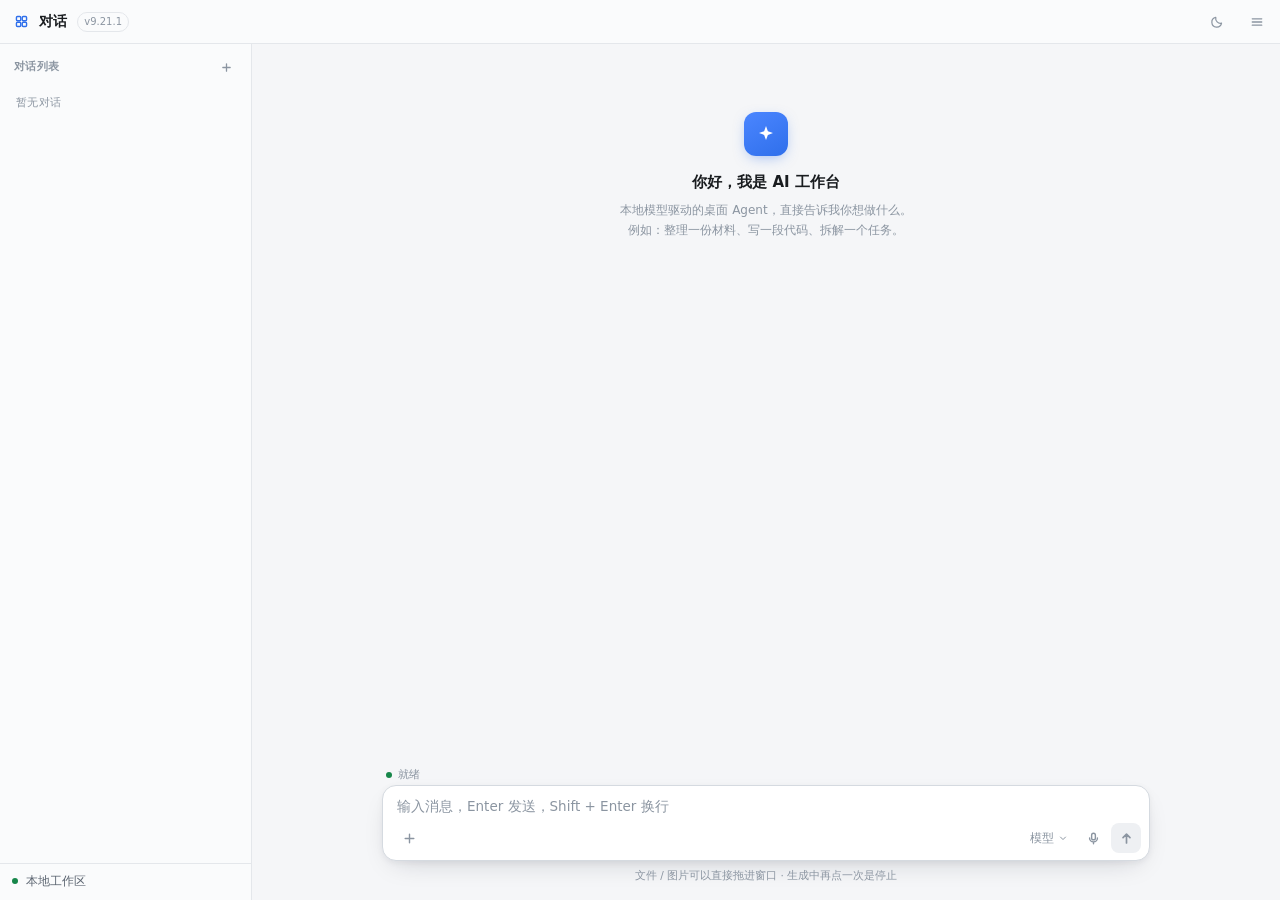
==== app/webui/index.html @ 0fe9d7fb "v9.21.1: 修复 Web UI 空壳（payload契约错位/init缺models/前端连接时序竞态/init时机/历史消息正文丢失）" ====
<!DOCTYPE html>
<html lang="zh-CN" data-theme="light">
<head>
<meta charset="utf-8">
<meta name="viewport" content="width=device-width,initial-scale=1">
<title>AI 工作台</title>
<script>
  /* 首屏前定主题，避免闪白：默认跟随系统 */
  (function () {
    var dark = window.matchMedia && window.matchMedia('(prefers-color-scheme: dark)').matches;
    document.documentElement.dataset.theme = dark ? 'dark' : 'light';
  })();
</script>
<link rel="stylesheet" href="./css/tokens.css">
<link rel="stylesheet" href="./css/base.css">
<link rel="stylesheet" href="./css/chat.css">
</head>
<body>

<div class="app">

  <!-- ================= 标题条 ================= -->
  <header class="titlebar">
    <span class="grid-ico" aria-hidden="true">
      <svg width="15" height="15" viewBox="0 0 16 16" fill="none" stroke="currentColor" stroke-width="1.5" stroke-linecap="round" stroke-linejoin="round">
        <rect x="2.6" y="2.6" width="4.6" height="4.6" rx="1.1"/>
        <rect x="8.8" y="2.6" width="4.6" height="4.6" rx="1.1"/>
        <rect x="2.6" y="8.8" width="4.6" height="4.6" rx="1.1"/>
        <rect x="8.8" y="8.8" width="4.6" height="4.6" rx="1.1"/>
      </svg>
    </span>
    <span class="brand-name">对话</span>
    <span class="brand-ver" id="verLabel">v9.21.1</span>
    <span class="tb-spacer"></span>
    <button class="win-btn" id="themeBtn" title="切换深色 / 浅色">
      <svg class="ico-moon" width="14" height="14" viewBox="0 0 16 16" fill="none" stroke="currentColor" stroke-width="1.4" stroke-linecap="round" stroke-linejoin="round">
        <path d="M13.2 9.4A5.6 5.6 0 0 1 6.6 2.8a5.6 5.6 0 1 0 6.6 6.6z"/>
      </svg>
      <svg class="ico-sun" width="14" height="14" viewBox="0 0 16 16" fill="none" stroke="currentColor" stroke-width="1.4" stroke-linecap="round">
        <circle cx="8" cy="8" r="2.9"/>
        <path d="M8 1.6v1.5M8 12.9v1.5M1.6 8h1.5M12.9 8h1.5M3.5 3.5l1 1M11.5 11.5l1 1M12.5 3.5l-1 1M4.5 11.5l-1 1"/>
      </svg>
    </button>
    <button class="win-btn" id="listBtn" title="显示 / 隐藏对话列表">
      <svg width="14" height="14" viewBox="0 0 16 16" fill="none" stroke="currentColor" stroke-width="1.5" stroke-linecap="round">
        <path d="M2.6 4.4h10.8M2.6 8h10.8M2.6 11.6h10.8"/>
      </svg>
    </button>
  </header>

  <div class="shell">

    <!-- ================= 侧栏：会话列表 ================= -->
    <aside class="sidebar" id="sidebar">
      <div class="side-head">
        <span>对话列表</span>
        <span class="spacer"></span>
        <button class="side-add" id="newConvBtn" title="新建对话">
          <svg width="13" height="13" viewBox="0 0 16 16" fill="none" stroke="currentColor" stroke-width="1.6" stroke-linecap="round"><path d="M8 3.5v9M3.5 8h9"/></svg>
        </button>
      </div>
      <div class="conv-list" id="convList"></div>
      <div class="side-foot">
        <span class="ws-dot"></span>
        <span class="ws-name" id="wsName">本地工作区</span>
      </div>
    </aside>

    <!-- ================= 主区域：对话页 ================= -->
    <main class="main">
      <section class="page" id="page-chat">

        <div class="thread-wrap" id="threadWrap">
          <div class="thread" id="thread">
            <div class="welcome" id="welcome">
              <div class="welcome-mark">
                <svg width="20" height="20" viewBox="0 0 16 16" fill="currentColor">
                  <path d="M8 1.6l1.5 4.1 4.1 1.5-4.1 1.5L8 12.8 6.5 8.7 2.4 7.2l4.1-1.5L8 1.6z"/>
                </svg>
              </div>
              <div class="welcome-title">你好，我是 AI 工作台</div>
              <div class="welcome-sub">本地模型驱动的桌面 Agent，直接告诉我你想做什么。<br>例如：整理一份材料、写一段代码、拆解一个任务。</div>
            </div>
          </div>
        </div>

        <div class="thread-fade"></div>

        <div class="composer-wrap">
          <div class="composer-inner">
            <div class="state-line">
              <span class="pulse" id="stateDot"></span>
              <span id="stateText">就绪</span>
            </div>

            <div class="attachments" id="attachments" hidden></div>

            <div class="composer" id="composer">
              <textarea id="input" rows="1" placeholder="输入消息，Enter 发送，Shift + Enter 换行"></textarea>
              <div class="composer-bar">
                <button class="ibtn" id="fileBtn" title="选择文件">
                  <svg width="15" height="15" viewBox="0 0 16 16" fill="none" stroke="currentColor" stroke-width="1.5" stroke-linecap="round"><path d="M8 3.4v9.2M3.4 8h9.2"/></svg>
                </button>
                <span class="spacer"></span>
                <div class="model-wrap">
                  <button class="model-pill" id="modelBtn">
                    <span id="modelLabel">模型</span>
                    <svg width="10" height="10" viewBox="0 0 16 16" fill="none" stroke="currentColor" stroke-width="1.6" stroke-linecap="round" stroke-linejoin="round"><path d="m4 6.5 4 4 4-4"/></svg>
                  </button>
                  <div class="model-menu" id="modelMenu" hidden></div>
                </div>
                <button class="ibtn" id="micBtn" title="语音输入">
                  <svg width="15" height="15" viewBox="0 0 16 16" fill="none" stroke="currentColor" stroke-width="1.5" stroke-linecap="round" stroke-linejoin="round">
                    <rect x="6" y="2.4" width="4" height="7" rx="2"/><path d="M3.8 7.4a4.2 4.2 0 0 0 8.4 0M8 11.6v2"/>
                  </svg>
                </button>
                <button class="send" id="sendBtn" title="发送" disabled>
                  <svg class="ico-send" width="15" height="15" viewBox="0 0 16 16" fill="none" stroke="currentColor" stroke-width="1.8" stroke-linecap="round" stroke-linejoin="round"><path d="M8 12.8V3.6M4.3 7.1 8 3.4l3.7 3.7"/></svg>
                  <svg class="ico-stop" width="14" height="14" viewBox="0 0 16 16" fill="currentColor"><rect x="4.6" y="4.6" width="6.8" height="6.8" rx="1.6"/></svg>
                </button>
              </div>
            </div>
            <div class="composer-hint">文件 / 图片可以直接拖进窗口 · 生成中再点一次是停止</div>
          </div>
        </div>

      </section>
    </main>
  </div>
</div>

<div class="toast" id="toast"></div>

<!-- QWebChannel 运行时：由宿主把 Qt 资源 :/qtwebchannel/qwebchannel.js 映射到 ./js/vendor/qwebchannel.js，
     前端不引 CDN、不手工维护第三方文件。缺失时页面进入离线演示模式，不影响静态预览。 -->
<script src="./js/vendor/qwebchannel.js"></script>
<script type="module" src="./js/app.js"></script>
</body>
</html>
---- app/webui/css/tokens.css ----
/* ============================================================
   tokens.css —— 唯一改色的地方（两套主题变量）
   对齐 docs/ui/mockup-v921.html 的视觉 token，色值一字不差。
   圆角 3 档 / 间距 4 的倍数 / 字阶 11·12·13.5·15·20。
   ============================================================ */
:root{
  --font: "Microsoft YaHei UI","Microsoft YaHei","Segoe UI",system-ui,sans-serif;
  --mono: "Cascadia Mono","Consolas","Courier New",monospace;

  --bg:#f5f6f8;
  --surface:#ffffff;
  --surface-2:#eef0f3;
  --sidebar:#fafbfc;
  --border:#e4e7eb;
  --border-strong:#d5dae0;

  --text:#191c1f;
  --text-2:#5b6470;
  --text-3:#8b95a1;

  --accent:#2f6feb;
  --accent-hover:#255ed1;
  --accent-weak:#e8f0fe;
  --accent-ring:rgba(47,111,235,.16);
  --user:#2f6feb;

  --ok:#17864a;
  --warn:#b4741a;
  --danger:#d13b3b;
  --danger-weak:#fdecec;

  --shadow-1:0 1px 2px rgba(16,24,40,.06), 0 1px 3px rgba(16,24,40,.04);
  --shadow-2:0 10px 28px -12px rgba(16,24,40,.22), 0 2px 6px rgba(16,24,40,.05);

  --scroll:#cfd5dc;
  --row-hover:#f2f5f9;
  --desk:#e9ecf1;
  --code-bg:#f7f8fa;

  --r-sm:6px;
  --r-md:9px;
  --r-lg:14px;

  color-scheme: light;
}

html[data-theme="dark"]{
  --bg:#16181c;
  --surface:#1f2329;
  --surface-2:#262b32;
  --sidebar:#1a1d22;
  --border:#2b3138;
  --border-strong:#3a414a;

  --text:#e7ebf0;
  --text-2:#a3adb9;
  --text-3:#77818d;

  --accent:#5b8ef7;
  --accent-hover:#6f9cff;
  --accent-weak:rgba(91,142,247,.14);
  --accent-ring:rgba(91,142,247,.22);
  --user:#3468cf;

  --ok:#3fb950;
  --warn:#d29922;
  --danger:#f85149;
  --danger-weak:rgba(248,81,73,.12);

  --shadow-1:0 1px 2px rgba(0,0,0,.45);
  --shadow-2:0 12px 32px -14px rgba(0,0,0,.7), 0 2px 8px rgba(0,0,0,.35);

  --scroll:#3a414a;
  --row-hover:#232830;
  --desk:#0d0f12;
  --code-bg:#171a1f;

  color-scheme: dark;
}
---- app/webui/css/base.css ----
/* ============================================================
   base.css —— reset / 字体 / 滚动条 / 通用控件 / 动效
   ============================================================ */
*,*::before,*::after{box-sizing:border-box;}
html,body{height:100%;}
body{
  margin:0;
  font-family:var(--font);
  font-size:13.5px;
  line-height:1.6;
  color:var(--text);
  background:var(--desk);
  overflow:hidden;
}
[hidden]{display:none !important;}
button{font-family:inherit;font-size:inherit;color:inherit;background:none;border:none;padding:0;cursor:pointer;}
input,textarea,select{font-family:inherit;font-size:inherit;color:inherit;}
p{margin:0 0 10px;}
p:last-child{margin-bottom:0;}
code{font-family:var(--mono);font-size:.92em;background:var(--surface-2);padding:1px 5px;border-radius:4px;white-space:nowrap;}
b,strong{font-weight:600;}

::-webkit-scrollbar{width:10px;height:10px;}
::-webkit-scrollbar-track{background:transparent;}
::-webkit-scrollbar-thumb{
  background:var(--scroll);
  border:3px solid transparent;
  background-clip:padding-box;
  border-radius:8px;
}
::-webkit-scrollbar-thumb:hover{background:var(--border-strong);background-clip:padding-box;}

body,.app,.sidebar,.titlebar,.composer,.conv-list,.conv,.model-menu{
  transition:background-color .18s ease, border-color .18s ease, color .18s ease;
}

/* —— 通用动效（只动 transform / opacity，符合性能红线） —— */
@keyframes msgIn{from{opacity:0;transform:translateY(6px);}to{opacity:1;transform:none;}}
@keyframes fadeIn{from{opacity:0;}to{opacity:1;}}
@keyframes blink{0%,49%{opacity:1;}50%,100%{opacity:0;}}
@keyframes pulse{0%,100%{opacity:.35;transform:scale(.9);}50%{opacity:1;transform:scale(1.15);}}

@media (prefers-reduced-motion: reduce){
  *{animation-duration:.001ms !important;transition-duration:.001ms !important;}
}
---- app/webui/css/chat.css ----
/* ============================================================
   chat.css —— 对话页布局与消息 / 工具胶囊 / 思维链样式
   对齐 docs/ui/mockup-v921.html 的 class 命名与视觉。
   ============================================================ */

/* —— 应用外壳（整窗即页面，无原型外框） —— */
.app{
  height:100%;
  display:flex;
  flex-direction:column;
  background:var(--bg);
  color:var(--text);
}

/* —— 标题条：极简，左「▤ 对话」右「☰ 列表 / 主题」 —— */
.titlebar{
  flex:0 0 44px;
  display:flex;
  align-items:center;
  gap:10px;
  padding:0 8px 0 14px;
  background:var(--sidebar);
  border-bottom:1px solid var(--border);
}
.grid-ico{display:grid;place-items:center;color:var(--accent);flex:0 0 auto;}
.brand-name{font-size:14px;font-weight:600;letter-spacing:.01em;color:var(--text);}
.brand-ver{
  font-size:10px;color:var(--text-3);
  padding:1px 6px;border:1px solid var(--border);border-radius:999px;
}
.tb-spacer{flex:1;}
.win-btn{
  width:30px;height:28px;border-radius:7px;
  display:grid;place-items:center;color:var(--text-3);
}
.win-btn:hover{background:var(--surface-2);color:var(--text);}
.win-btn .ico-sun{display:none;}
html[data-theme="dark"] .win-btn .ico-moon{display:none;}
html[data-theme="dark"] .win-btn .ico-sun{display:block;}

/* —— 骨架：侧栏 + 主区 —— */
.shell{flex:1;min-height:0;display:flex;}
.sidebar{
  flex:0 0 252px;
  min-height:0;
  display:flex;
  flex-direction:column;
  background:var(--sidebar);
  border-right:1px solid var(--border);
  transition:margin-left .18s ease, flex-basis .18s ease;
}
.sidebar.is-hidden{margin-left:-253px;flex-basis:0;border-right:none;}

.side-head{
  display:flex;align-items:center;
  padding:12px 14px 8px;
  font-size:11px;font-weight:600;color:var(--text-3);
  letter-spacing:.04em;
}
.side-head .spacer{flex:1;}
.side-add{
  width:22px;height:22px;border-radius:6px;
  display:grid;place-items:center;color:var(--text-3);
}
.side-add:hover{background:var(--surface-2);color:var(--text);}

.conv-list{flex:1;min-height:0;overflow-y:auto;padding:0 8px 8px;}
.conv-group{
  padding:8px 8px 4px;
  font-size:10.5px;color:var(--text-3);letter-spacing:.03em;
}
.conv{
  width:100%;display:block;text-align:left;
  padding:7px 9px;border-radius:8px;
  border:1px solid transparent;
  margin-bottom:1px;
}
.conv:hover{background:var(--surface-2);}
.conv.is-active{
  background:var(--surface);
  border-color:var(--border);
  box-shadow:var(--shadow-1);
}
.conv-title{
  display:block;font-size:12.5px;color:var(--text);
  white-space:nowrap;overflow:hidden;text-overflow:ellipsis;
}
.conv.is-active .conv-title{font-weight:600;}
.conv-preview{
  display:block;margin-top:1px;
  font-size:11px;color:var(--text-3);
  white-space:nowrap;overflow:hidden;text-overflow:ellipsis;
}

.side-foot{
  flex:0 0 auto;
  padding:8px 12px 10px;
  border-top:1px solid var(--border);
  display:flex;align-items:center;gap:8px;
}
.ws-dot{width:6px;height:6px;border-radius:50%;background:var(--ok);flex:0 0 auto;}
.ws-name{font-size:11.5px;color:var(--text-2);white-space:nowrap;overflow:hidden;text-overflow:ellipsis;}

/* —— 主区 / 对话页 —— */
.main{flex:1;min-width:0;min-height:0;display:flex;background:var(--bg);}
.page{flex:1;min-height:0;display:flex;flex-direction:column;}

/* —— 消息流 —— */
.thread-wrap{flex:1;min-height:0;overflow-y:auto;scroll-behavior:smooth;}
.thread{
  max-width:768px;
  margin:0 auto;
  padding:20px 28px 12px;
  display:flex;flex-direction:column;gap:24px;
}
.thread-start{
  text-align:center;font-size:10.5px;color:var(--text-3);
  letter-spacing:.05em;
}

.welcome{
  text-align:center;
  padding:48px 20px 20px;
  color:var(--text-3);
}
.welcome-mark{
  width:44px;height:44px;border-radius:12px;
  margin:0 auto 14px;
  display:grid;place-items:center;
  background:linear-gradient(150deg,#4b86ff,#2f6feb);
  color:#fff;
  box-shadow:0 4px 14px -4px rgba(47,111,235,.5);
}
.welcome-title{font-size:15px;font-weight:600;color:var(--text);margin-bottom:6px;}
.welcome-sub{font-size:12px;line-height:1.7;}

/* —— 消息 —— */
.msg{display:flex;flex-direction:column;gap:9px;animation:msgIn .22s ease both;
  content-visibility:auto;contain-intrinsic-size:auto 140px;}
.msg-role{display:flex;align-items:center;gap:7px;margin-bottom:-2px;}
.avatar{
  width:20px;height:20px;border-radius:6px;
  display:grid;place-items:center;
  background:linear-gradient(150deg,#4b86ff,#2f6feb);
  color:#fff;flex:0 0 auto;
}
.role-name{font-size:12px;font-weight:600;color:var(--text);}
.role-time{font-size:10.5px;color:var(--text-3);}
.msg-time{font-size:10.5px;color:var(--text-3);align-self:flex-end;margin-top:-4px;}

.msg-user{align-items:flex-end;}
.bubble{
  max-width:76%;
  padding:9px 13px;
  background:var(--user);
  color:#fff;
  font-size:13.5px;line-height:1.6;
  border-radius:13px 13px 5px 13px;
  box-shadow:0 1px 2px rgba(16,24,40,.12);
  white-space:pre-wrap;word-break:break-word;
}

/* 助手正文：无气泡，直接排在底色上 */
.md{font-size:13.8px;line-height:1.78;color:var(--text);}
.md.live{white-space:pre-wrap;word-break:break-word;}
.md p{margin:0 0 10px;}
.md ul,.md ol{margin:0 0 10px;padding-left:20px;}
.md li{margin:2px 0;}
.md li::marker{color:var(--text-3);}
.md h1,.md h2,.md h3{margin:14px 0 8px;font-weight:600;line-height:1.4;}
.md h1{font-size:20px;}.md h2{font-size:15px;}.md h3{font-size:13.5px;}
.md pre{
  margin:0 0 10px;padding:10px 12px;
  background:var(--code-bg);
  border:1px solid var(--border);
  border-radius:8px;
  font-family:var(--mono);font-size:11.5px;line-height:1.7;
  color:var(--text-2);
  overflow:auto;white-space:pre;word-break:normal;
}
.md pre code{background:transparent;padding:0;white-space:pre;font-size:inherit;}
.md pre .code-lang{
  display:inline-block;margin-bottom:6px;
  font-size:10px;color:var(--text-3);
  border:1px solid var(--border);border-radius:4px;
  padding:0 6px;line-height:16px;
  font-family:var(--mono);
}
.md blockquote{
  margin:0 0 10px;padding:2px 12px;
  border-left:2px solid var(--border-strong);color:var(--text-2);
}
.md table{border-collapse:collapse;margin:0 0 10px;width:100%;font-size:12px;}
.md th,.md td{border:1px solid var(--border);padding:5px 9px;text-align:left;}
.md th{background:var(--surface-2);font-weight:600;}
.md a{color:var(--accent);text-decoration:none;}
.md a:hover{text-decoration:underline;}

/* —— 思维链卡片 —— */
.think-card{
  border:1px solid var(--border);
  border-radius:var(--r-md);
  background:var(--surface);
  box-shadow:var(--shadow-1);
  overflow:hidden;
}
.think-head{
  width:100%;height:34px;
  display:flex;align-items:center;gap:8px;
  padding:0 10px 0 11px;
  color:var(--text-2);
  font-size:12px;
}
.think-head:hover{background:var(--surface-2);}
.think-ico{color:var(--accent);display:grid;place-items:center;}
.think-title{font-weight:600;color:var(--text);}
.think-meta{color:var(--text-3);font-size:11px;}
.think-head .spacer{flex:1;}
.chev{color:var(--text-3);transition:transform .16s ease;flex:0 0 auto;}
.think-card.open .chev,.tool.open .chev{transform:rotate(180deg);}
.think-body{display:grid;grid-template-rows:0fr;transition:grid-template-rows .18s ease;}
.think-card.open .think-body{grid-template-rows:1fr;}
.think-body > div{overflow:hidden;}
.think-stream{
  margin:0;padding:6px 14px 12px 14px;
  font-size:12.5px;color:var(--text-2);line-height:1.65;
  border-top:1px solid var(--border);
  white-space:pre-wrap;word-break:break-word;
}
.steps{
  margin:0;padding:4px 14px 12px 14px;
  list-style:none;counter-reset:s;
  border-top:1px solid var(--border);
}
.steps li{
  counter-increment:s;
  position:relative;
  padding:7px 0 7px 24px;
  font-size:12.5px;color:var(--text-2);line-height:1.65;
}
.steps li::before{
  content:counter(s);
  position:absolute;left:0;top:9px;
  width:16px;height:16px;border-radius:50%;
  display:grid;place-items:center;
  font-size:9.5px;font-weight:600;
  color:var(--text-3);
  background:var(--surface-2);
}
.steps b{display:block;color:var(--text);font-weight:600;font-size:12.5px;}

/* —— 工具胶囊 —— */
.tool{display:flex;flex-direction:column;gap:0;align-items:flex-start;}
.tool-pill{
  display:inline-flex;align-items:center;gap:7px;
  max-width:100%;height:29px;
  padding:0 9px;
  background:var(--surface-2);
  border:1px solid var(--border);
  border-radius:8px;
  font-size:11.8px;color:var(--text-2);
  transition:border-color .16s ease,background-color .16s ease;
}
.tool-pill:hover{border-color:var(--border-strong);background:var(--surface);}
.tool-ico{color:var(--text-3);display:grid;place-items:center;}
.tool-name{font-weight:600;color:var(--text);}
.tool-arg{
  color:var(--text-3);
  max-width:340px;overflow:hidden;text-overflow:ellipsis;white-space:nowrap;
}
.tool-ok{color:var(--ok);display:grid;place-items:center;}
.tool-dur{color:var(--text-3);font-variant-numeric:tabular-nums;}
.tool-body{width:100%;display:grid;grid-template-rows:0fr;transition:grid-template-rows .18s ease;}
.tool.open .tool-body{grid-template-rows:1fr;}
.tool-body > div{overflow:hidden;}
.tool-body pre{
  margin:6px 0 0;
  padding:10px 12px;
  background:var(--code-bg);
  border:1px solid var(--border);
  border-radius:8px;
  font-family:var(--mono);font-size:11.2px;line-height:1.75;
  color:var(--text-2);
  max-height:220px;overflow:auto;
  white-space:pre-wrap;word-break:break-word;
}
.tool-body .ok{color:var(--ok);}
.tool .spin{color:var(--accent);display:grid;place-items:center;animation:spin 1s linear infinite;}
@keyframes spin{to{transform:rotate(360deg);}}

/* —— 附件条 —— */
.attachments{
  display:flex;flex-wrap:wrap;gap:6px;
  padding:2px 4px 6px;
}
.att-chip{
  display:inline-flex;align-items:center;gap:6px;
  height:24px;padding:0 8px;
  background:var(--surface);
  border:1px solid var(--border);
  border-radius:7px;
  font-size:11.5px;color:var(--text-2);
}
.att-chip .file-ico{color:var(--accent);display:grid;place-items:center;}
.att-chip .rm{
  width:16px;height:16px;border-radius:4px;
  display:grid;place-items:center;color:var(--text-3);
}
.att-chip .rm:hover{background:var(--danger-weak);color:var(--danger);}

/* —— 消息底部操作 —— */
.msg-actions{
  display:flex;align-items:center;gap:2px;
  margin-top:-4px;
  opacity:.7;transition:opacity .16s ease;
}
.msg:hover .msg-actions{opacity:1;}
.act{
  font-size:11.5px;color:var(--text-3);
  padding:3px 7px;border-radius:6px;
}
.act:hover{background:var(--surface-2);color:var(--text);}
.msg-actions .spacer{flex:1;}
.msg-meta{font-size:10.5px;color:var(--text-3);font-variant-numeric:tabular-nums;}

/* —— 流式光标 / 正在输入 —— */
.caret{
  display:inline-block;width:2px;height:1.05em;
  margin-left:1px;vertical-align:-2px;
  background:var(--accent);border-radius:1px;
  animation:blink 1.05s steps(1) infinite;
}
.typing-hint{font-size:11px;color:var(--text-3);}
.typing-dots span{
  display:inline-block;width:4px;height:4px;border-radius:50%;
  background:var(--text-3);margin-left:3px;
  animation:pulse 1.2s ease-in-out infinite;
}
.typing-dots span:nth-child(2){animation-delay:.2s;}
.typing-dots span:nth-child(3){animation-delay:.4s;}

.thread-fade{
  flex:0 0 auto;height:20px;margin-top:-20px;
  background:linear-gradient(to bottom,transparent,var(--bg));
  position:relative;z-index:1;pointer-events:none;
}

/* —— 输入区 —— */
.composer-wrap{flex:0 0 auto;padding:4px 24px 16px;}
.composer-inner{max-width:768px;margin:0 auto;position:relative;}

.state-line{
  display:flex;align-items:center;gap:6px;
  height:20px;padding:0 4px;
  font-size:11px;color:var(--text-3);
}
.pulse{
  width:6px;height:6px;border-radius:50%;
  background:var(--ok);
  animation:pulse 1.6s ease-in-out infinite;
}
.pulse.is-busy{background:var(--accent);}

.composer{
  background:var(--surface);
  border:1px solid var(--border-strong);
  border-radius:var(--r-lg);
  box-shadow:var(--shadow-2);
  padding:7px 8px 7px 12px;
  transition:border-color .16s ease, box-shadow .16s ease;
}
.composer:focus-within{
  border-color:var(--accent);
  box-shadow:0 0 0 3px var(--accent-ring), var(--shadow-1);
}
#input{
  display:block;width:100%;
  min-height:22px;max-height:132px;
  padding:3px 2px;
  border:none;outline:none;resize:none;
  background:transparent;
  font-size:13.5px;line-height:1.6;
  color:var(--text);
}
#input::placeholder{color:var(--text-3);}
.composer-bar{display:flex;align-items:center;gap:4px;height:30px;margin-top:2px;}
.ibtn{
  width:28px;height:28px;border-radius:7px;
  display:grid;place-items:center;color:var(--text-3);
}
.ibtn:hover{background:var(--surface-2);color:var(--text);}
.composer-bar .spacer{flex:1;}

/* —— 模型选择 —— */
.model-wrap{position:relative;}
.model-pill{
  display:inline-flex;align-items:center;gap:4px;
  height:24px;padding:0 7px;border-radius:6px;
  font-size:11.5px;color:var(--text-3);
}
.model-pill:hover{background:var(--surface-2);color:var(--text-2);}
.model-menu{
  position:absolute;bottom:32px;left:0;min-width:180px;
  padding:4px;
  background:var(--surface);
  border:1px solid var(--border);
  border-radius:var(--r-md);
  box-shadow:var(--shadow-2);
  z-index:20;
  animation:fadeIn .12s ease;
}
.model-opt{
  width:100%;text-align:left;
  display:flex;align-items:center;gap:8px;
  padding:7px 9px;border-radius:7px;
  font-size:12.5px;color:var(--text);
}
.model-opt:hover{background:var(--surface-2);}
.model-opt.is-active{color:var(--accent);font-weight:600;}
.model-opt .tick{margin-left:auto;color:var(--accent);display:grid;place-items:center;}

/* —— 发送 —— */
.send{
  width:30px;height:30px;border-radius:8px;
  display:grid;place-items:center;
  background:var(--accent);color:#fff;
  box-shadow:0 1px 2px rgba(47,111,235,.35);
  transition:background-color .16s ease,transform .1s ease;
}
.send:hover{background:var(--accent-hover);}
.send:active{transform:scale(.96);}
.send:disabled{background:var(--surface-2);color:var(--text-3);box-shadow:none;cursor:default;}
.send .ico-stop{display:none;}
.composer.is-busy .send .ico-send{display:none;}
.composer.is-busy .send .ico-stop{display:block;}
.composer-hint{
  padding:6px 4px 0;
  font-size:10.5px;color:var(--text-3);
  text-align:center;
}

/* —— toast —— */
.toast{
  position:fixed;left:50%;bottom:44px;
  transform:translate(-50%,8px);
  padding:7px 14px;border-radius:8px;
  background:var(--text);color:var(--bg);
  font-size:12px;
  opacity:0;pointer-events:none;
  transition:opacity .18s ease,transform .18s ease;
  box-shadow:var(--shadow-2);
  z-index:50;
}
.toast.show{opacity:.96;transform:translate(-50%,0);}

@media (max-width:1100px){
  .sidebar{flex-basis:214px;}
  .thread{padding:18px 18px 10px;}
  .composer-wrap{padding:4px 16px 14px;}
}
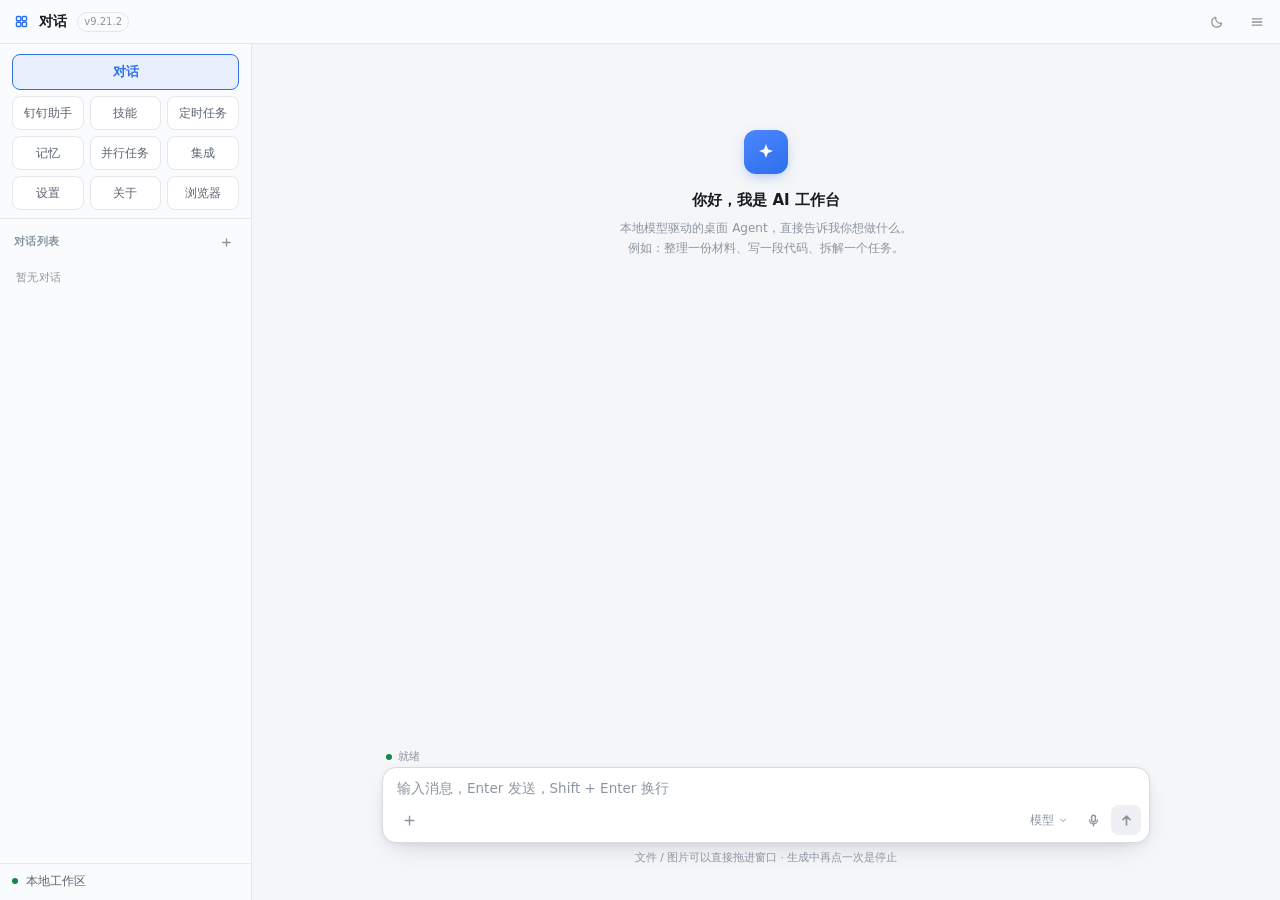
==== commit 78c5b72e: "v9.21.2: 彻底全 Web 化(5简单+2复杂页+统一导航+删Qt侧栏) + 钉钉多标签 + 启动提速(8.3s→2.0s)" ====
--- a/app/webui/index.html
+++ b/app/webui/index.html
@@ -14,6 +14,7 @@
 <link rel="stylesheet" href="./css/tokens.css">
 <link rel="stylesheet" href="./css/base.css">
 <link rel="stylesheet" href="./css/chat.css">
+<link rel="stylesheet" href="./css/pages.css">
 </head>
 <body>
 
@@ -30,7 +31,7 @@
       </svg>
     </span>
     <span class="brand-name">对话</span>
-    <span class="brand-ver" id="verLabel">v9.21.1</span>
+    <span class="brand-ver" id="verLabel">v9.21.2</span>
     <span class="tb-spacer"></span>
     <button class="win-btn" id="themeBtn" title="切换深色 / 浅色">
       <svg class="ico-moon" width="14" height="14" viewBox="0 0 16 16" fill="none" stroke="currentColor" stroke-width="1.4" stroke-linecap="round" stroke-linejoin="round">
@@ -50,8 +51,11 @@
 
   <div class="shell">
 
-    <!-- ================= 侧栏：会话列表 ================= -->
+    <!-- ================= 侧栏：导航 + 会话列表 ================= -->
     <aside class="sidebar" id="sidebar">
+      <!-- ★ v9.21.2 全 Web 导航：第一行「对话」常显，下面 3 列小格子放其余页。
+           与 Qt 版 NavRail 对齐（tools/team 不画格子，团队已收进对话 TeamBar）。 -->
+      <div class="nav-rail" id="navRail"></div>
       <div class="side-head">
         <span>对话列表</span>
         <span class="spacer"></span>
@@ -125,6 +129,40 @@
         </div>
 
       </section>
+
+      <!-- ============ 钉钉助手页（assistant）============ -->
+      <section class="page" id="page-assistant" data-page="assistant" hidden></section>
+
+      <!-- ============ 技能（skills）============ -->
+      <section class="page" id="page-skills" data-page="skills" hidden></section>
+
+      <!-- ============ 定时任务（tasks）============ -->
+      <section class="page" id="page-tasks" data-page="tasks" hidden></section>
+
+      <!-- ============ 记忆（memory）============ -->
+      <section class="page" id="page-memory" data-page="memory" hidden></section>
+
+      <!-- ============ 工具调用记录（tools）============ -->
+      <section class="page" id="page-tools" data-page="tools" hidden></section>
+
+      <!-- ============ 并行任务（bg）============ -->
+      <section class="page" id="page-bg" data-page="bg" hidden></section>
+
+      <!-- ============ 团队（team）============ -->
+      <section class="page" id="page-team" data-page="team" hidden></section>
+
+      <!-- ============ 集成（integrations）============ -->
+      <section class="page" id="page-integrations" data-page="integrations" hidden></section>
+
+      <!-- ============ 设置（settings）============ -->
+      <section class="page" id="page-settings" data-page="settings" hidden></section>
+
+      <!-- ============ 关于（about）============ -->
+      <section class="page" id="page-about" data-page="about" hidden></section>
+
+      <!-- ============ 浏览器（browser，Qt 版，导航时切回 Qt stack）============ -->
+      <section class="page" id="page-browser" data-page="browser" hidden></section>
+
     </main>
   </div>
 </div>
--- a/app/webui/css/chat.css
+++ b/app/webui/css/chat.css
@@ -453,6 +453,12 @@
 }
 .toast.show{opacity:.96;transform:translate(-50%,0);}
 
+/* —— 嵌入模式：网页作为主窗口的一个页面内嵌时，隐藏自带标题条与侧栏 ——
+ * 主窗口有 Qt 全局侧栏承载导航与对话列表，网页再显示自己那套会造成
+ * 「左侧两个任务栏」。后端 init 里推 embedded=true，app.js 给 body 打 is-embedded。 */
+body.is-embedded .titlebar{display:none;}
+body.is-embedded .sidebar{display:none;}
+
 @media (max-width:1100px){
   .sidebar{flex-basis:214px;}
   .thread{padding:18px 18px 10px;}
--- a/app/webui/css/pages.css
+++ b/app/webui/css/pages.css
@@ -0,0 +1,172 @@
+/* ============================================================
+   pages.css —— v9.21.2 全 Web 导航 + 各功能页通用样式
+   对齐 chat.css 的视觉 token，深/浅色自适应。
+   ============================================================ */
+
+/* ============ 导航区（sidebar 顶部）============ */
+.nav-rail{
+  padding:10px 12px 8px;
+  border-bottom:1px solid var(--border);
+  display:flex;
+  flex-wrap:wrap;
+  gap:6px;
+}
+.nav-chip{
+  flex:0 0 calc((100% - 12px) / 3);
+  height:34px;
+  border:1px solid var(--border);
+  border-radius:8px;
+  background:var(--surface);
+  color:var(--text-2);
+  font-size:12px;
+  display:flex;
+  align-items:center;
+  justify-content:center;
+  gap:4px;
+  cursor:pointer;
+  transition:background-color .15s ease, color .15s ease, border-color .15s ease;
+  white-space:nowrap;
+  overflow:hidden;
+}
+.nav-chip:hover{background:var(--row-hover);color:var(--text);}
+.nav-chip.is-active{
+  background:var(--accent-weak);
+  border-color:var(--accent);
+  color:var(--accent);
+  font-weight:600;
+}
+/* 「对话」占整行 */
+.nav-chip.nav-chat{flex-basis:100%;height:36px;font-size:13px;}
+
+/* ============ 页面容器 ============ */
+.page{
+  padding:18px 22px;
+  overflow-y:auto;
+  gap:14px;
+}
+.page-head{
+  display:flex;
+  align-items:center;
+  gap:10px;
+  flex:0 0 auto;
+}
+.page-head h2{
+  font-size:16px;
+  font-weight:650;
+  margin:0;
+  color:var(--text);
+}
+.page-head .spacer{flex:1;}
+.page-hint{font-size:12px;color:var(--text-3);flex:0 0 auto;}
+
+/* ============ 通用卡片 / 表单 ============ */
+.card{
+  background:var(--surface);
+  border:1px solid var(--border);
+  border-radius:var(--r-lg);
+  padding:14px 16px;
+  box-shadow:var(--shadow-1);
+}
+.card + .card{margin-top:12px;}
+.card-title{
+  font-size:13px;font-weight:600;color:var(--text);
+  margin-bottom:10px;display:flex;align-items:center;gap:8px;
+}
+.card-title .spacer{flex:1;}
+
+/* 通用按钮 */
+.btn{
+  height:32px;padding:0 14px;
+  border-radius:8px;border:1px solid var(--border);
+  background:var(--surface);color:var(--text-2);
+  font-size:12.5px;display:inline-flex;align-items:center;gap:6px;
+  cursor:pointer;transition:background-color .15s,color .15s,border-color .15s;
+}
+.btn:hover{background:var(--row-hover);color:var(--text);}
+.btn:disabled{opacity:.45;cursor:not-allowed;}
+.btn-primary{background:var(--accent);border-color:var(--accent);color:#fff;}
+.btn-primary:hover{background:var(--accent-hover);border-color:var(--accent-hover);color:#fff;}
+.btn-danger{color:var(--danger);border-color:var(--danger);}
+.btn-danger:hover{background:var(--danger-weak);color:var(--danger);}
+.btn-ghost{border-color:transparent;background:transparent;}
+
+/* 输入 */
+.input{
+  height:32px;padding:0 10px;
+  border:1px solid var(--border);border-radius:8px;
+  background:var(--surface);color:var(--text);
+  font-size:13px;outline:none;
+  transition:border-color .15s;
+}
+.input:focus{border-color:var(--accent);}
+textarea.input{height:auto;padding:8px 10px;line-height:1.6;resize:vertical;min-height:80px;}
+select.input{appearance:auto;}
+
+/* 行内表单 */
+.inline-form{display:flex;gap:8px;align-items:center;}
+.inline-form .grow{flex:1;}
+
+/* 列表（通用） */
+.simple-list{display:flex;flex-direction:column;gap:6px;}
+.simple-row{
+  display:flex;align-items:center;gap:10px;
+  padding:9px 12px;border:1px solid var(--border);border-radius:9px;
+  background:var(--surface);cursor:pointer;
+  transition:background-color .15s,border-color .15s;
+}
+.simple-row:hover{background:var(--row-hover);}
+.simple-row.is-active{border-color:var(--accent);background:var(--accent-weak);}
+.simple-row .grow{flex:1;min-width:0;}
+.simple-row .row-title{font-size:13px;font-weight:600;color:var(--text);}
+.simple-row .row-sub{font-size:11.5px;color:var(--text-3);overflow:hidden;text-overflow:ellipsis;white-space:nowrap;}
+
+/* 表格（通用） */
+.data-table{width:100%;border-collapse:collapse;font-size:12.5px;}
+.data-table th,.data-table td{
+  text-align:left;padding:8px 10px;border-bottom:1px solid var(--border);
+}
+.data-table th{font-size:11px;color:var(--text-3);font-weight:600;letter-spacing:.02em;}
+.data-table tr:hover td{background:var(--row-hover);}
+.data-table .row-select{cursor:pointer;}
+
+/* 状态胶囊 */
+.pill{
+  display:inline-flex;align-items:center;gap:5px;
+  font-size:11px;padding:2px 9px;border-radius:999px;
+  border:1px solid var(--border);color:var(--text-2);
+}
+.pill.on{color:var(--ok);border-color:var(--ok);background:var(--surface);}
+.pill.off{color:var(--text-3);}
+
+/* 空状态 */
+.empty{
+  padding:28px 16px;text-align:center;
+  color:var(--text-3);font-size:12.5px;
+}
+
+/* 复选框行 */
+.check-row{display:flex;align-items:center;gap:10px;padding:8px 0;cursor:pointer;}
+.check-row .check-main{display:flex;flex-direction:column;gap:1px;}
+.check-row .check-title{font-size:13px;color:var(--text);}
+.check-row .check-desc{font-size:11.5px;color:var(--text-3);}
+.check-row input[type=checkbox]{width:16px;height:16px;accent-color:var(--accent);flex:0 0 auto;}
+
+/* 开关 */
+.switch-row{display:flex;align-items:center;gap:10px;padding:8px 0;}
+.switch-row .switch-label{font-size:13px;color:var(--text);}
+
+/* 提示文字 */
+.hint{font-size:11.5px;color:var(--text-3);line-height:1.5;}
+
+/* 代码/正文只读区 */
+.readonly-body{
+  flex:1;min-height:0;overflow-y:auto;
+  font-family:var(--mono);font-size:12px;line-height:1.6;
+  color:var(--text-2);white-space:pre-wrap;word-break:break-word;
+  background:var(--surface-2);border:1px solid var(--border);
+  border-radius:var(--r-md);padding:12px;
+}
+.readonly-body.rich{font-family:inherit;color:var(--text);}
+.readonly-body.rich h1,.readonly-body.rich h2,.readonly-body.rich h3{margin:.4em 0;}
+.readonly-body.rich pre{background:var(--code-bg);padding:10px;border-radius:8px;overflow-x:auto;}
+.readonly-body.rich code{white-space:pre-wrap;}
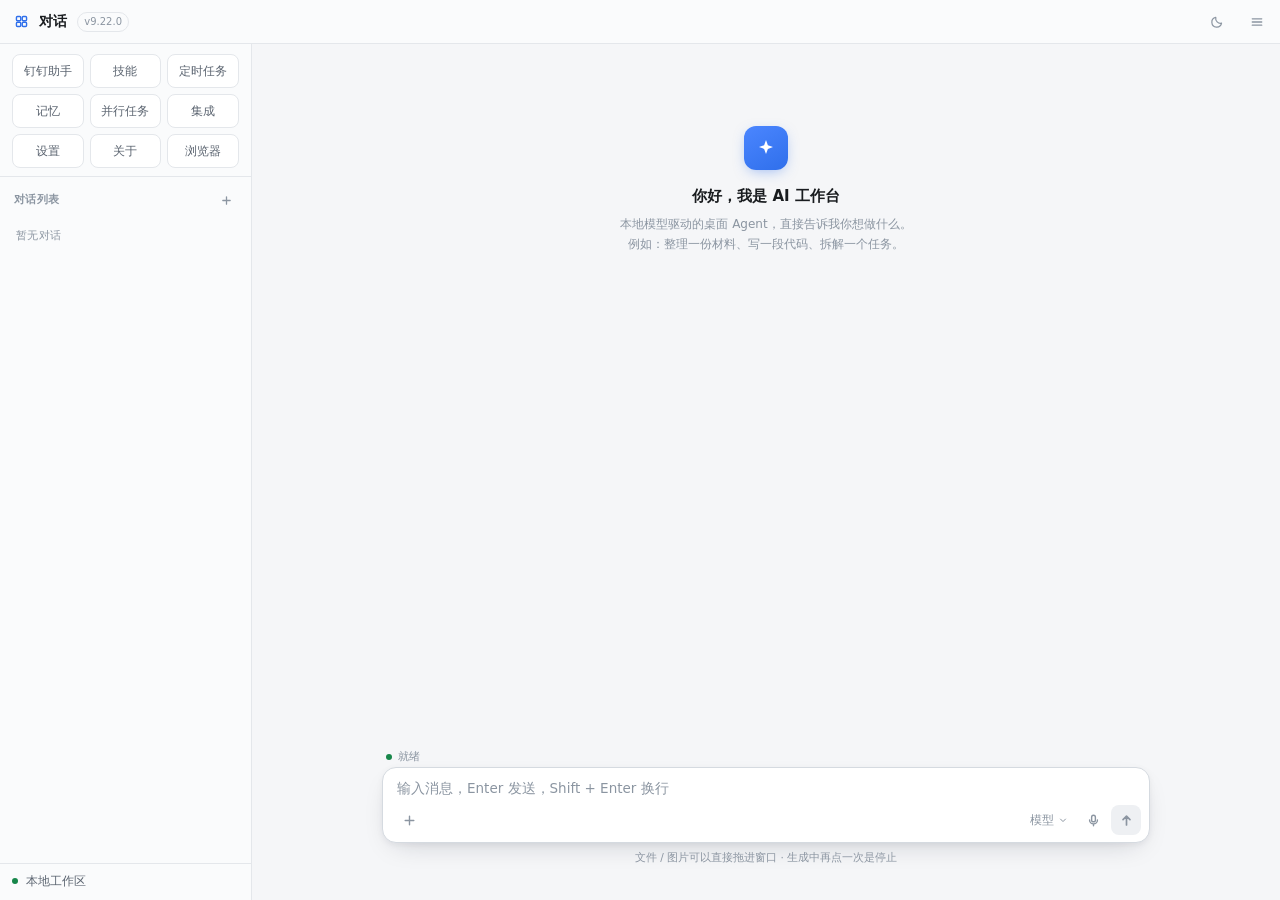
==== commit 6bb82541: "v9.22.0: 硅基流动无免费模型已摘除自动链 + 默认WebUI + 流式卡顿修复 + 更新下载多镜像测速/断点续传/安装进度 + 钉钉检测超时 + 残留计划误催办二次加固 + 浏览器页返回 + " ====
--- a/app/webui/index.html
+++ b/app/webui/index.html
@@ -31,7 +31,7 @@
       </svg>
     </span>
     <span class="brand-name">对话</span>
-    <span class="brand-ver" id="verLabel">v9.21.2</span>
+    <span class="brand-ver" id="verLabel">v9.22.0</span>
     <span class="tb-spacer"></span>
     <button class="win-btn" id="themeBtn" title="切换深色 / 浅色">
       <svg class="ico-moon" width="14" height="14" viewBox="0 0 16 16" fill="none" stroke="currentColor" stroke-width="1.4" stroke-linecap="round" stroke-linejoin="round">
--- a/app/webui/css/chat.css
+++ b/app/webui/css/chat.css
@@ -110,8 +110,8 @@
 .thread{
   max-width:768px;
   margin:0 auto;
-  padding:20px 28px 12px;
-  display:flex;flex-direction:column;gap:24px;
+  padding:16px 28px 10px;
+  display:flex;flex-direction:column;gap:10px;
 }
 .thread-start{
   text-align:center;font-size:10.5px;color:var(--text-3);
@@ -135,8 +135,8 @@
 .welcome-sub{font-size:12px;line-height:1.7;}
 
 /* —— 消息 —— */
-.msg{display:flex;flex-direction:column;gap:9px;animation:msgIn .22s ease both;
-  content-visibility:auto;contain-intrinsic-size:auto 140px;}
+.msg{display:flex;flex-direction:column;gap:4px;animation:msgIn .22s ease both;
+  content-visibility:auto;contain-intrinsic-size:auto 96px;}
 .msg-role{display:flex;align-items:center;gap:7px;margin-bottom:-2px;}
 .avatar{
   width:20px;height:20px;border-radius:6px;
@@ -162,8 +162,13 @@
 
 /* 助手正文：无气泡，直接排在底色上 */
 .md{font-size:13.8px;line-height:1.78;color:var(--text);}
-.md.live{white-space:pre-wrap;word-break:break-word;}
+/* 流式正文：contain:layout style 把重排范围锁在正文内，不再外溢到整页；
+   不加 paint（会裁掉流式光标）。 */
+.md.live{white-space:pre-wrap;word-break:break-word;contain:layout style;}
 .md p{margin:0 0 10px;}
+/* 流式期间也用段落切分：margin 与 .md p 完全一致，收尾替换成 markdown 时
+   行距/段距零跳变（这就是「字体错位」的根因修复）。 */
+.md .live-p{margin:0 0 10px;white-space:pre-wrap;word-break:break-word;}
 .md ul,.md ol{margin:0 0 10px;padding-left:20px;}
 .md li{margin:2px 0;}
 .md li::marker{color:var(--text-3);}
@@ -196,73 +201,77 @@
 .md a{color:var(--accent);text-decoration:none;}
 .md a:hover{text-decoration:underline;}
 
-/* —— 思维链卡片 —— */
+/* —— 思维链：无框无底色，只保留一行文字 + 右侧 ^/v 折叠符号 —— */
 .think-card{
-  border:1px solid var(--border);
-  border-radius:var(--r-md);
-  background:var(--surface);
-  box-shadow:var(--shadow-1);
-  overflow:hidden;
-}
+  overflow:visible;
+}
+/* 头行宽度自适应：chev 紧跟标题文字，和「工具」行对齐在文字尾部。
+   fit-content 让按钮收缩到文字宽度（仍是 block 级 flex，不会产生 inline 行高余量），
+   padding-right 让点击热区比文字略宽一点。 */
 .think-head{
-  width:100%;height:34px;
-  display:flex;align-items:center;gap:8px;
-  padding:0 10px 0 11px;
+  display:flex;align-items:center;gap:4px;
+  width:fit-content;max-width:100%;
+  height:18px;
+  padding:0 6px 0 0;
   color:var(--text-2);
   font-size:12px;
-}
-.think-head:hover{background:var(--surface-2);}
-.think-ico{color:var(--accent);display:grid;place-items:center;}
+  cursor:pointer;
+}
+.think-head:hover{color:var(--text);}
+.think-head:hover .chev{color:var(--text-2);}
+.think-ico{display:none;}
 .think-title{font-weight:600;color:var(--text);}
 .think-meta{color:var(--text-3);font-size:11px;}
-.think-head .spacer{flex:1;}
-.chev{color:var(--text-3);transition:transform .16s ease;flex:0 0 auto;}
+.think-meta:empty{display:none;}
+/* 弹性占位不再撑开整行（否则 chev 会被甩到 768px 行宽最右）；直接移出布局，
+   避免 gap 在 0 宽占位两侧各算一次。 */
+.think-head .spacer{display:none;}
+.chev{width:14px;height:14px;color:var(--text-3);transition:transform .16s ease;flex:0 0 auto;}
 .think-card.open .chev,.tool.open .chev{transform:rotate(180deg);}
 .think-body{display:grid;grid-template-rows:0fr;transition:grid-template-rows .18s ease;}
 .think-card.open .think-body{grid-template-rows:1fr;}
 .think-body > div{overflow:hidden;}
 .think-stream{
-  margin:0;padding:6px 14px 12px 14px;
-  font-size:12.5px;color:var(--text-2);line-height:1.65;
-  border-top:1px solid var(--border);
+  margin:0;padding:2px 0;
+  font-size:12px;color:var(--text-2);line-height:1.65;
   white-space:pre-wrap;word-break:break-word;
 }
 .steps{
-  margin:0;padding:4px 14px 12px 14px;
+  margin:0;padding:2px 0;
   list-style:none;counter-reset:s;
-  border-top:1px solid var(--border);
 }
 .steps li{
   counter-increment:s;
   position:relative;
-  padding:7px 0 7px 24px;
-  font-size:12.5px;color:var(--text-2);line-height:1.65;
+  padding:2px 0 2px 18px;
+  font-size:12px;color:var(--text-2);line-height:1.65;
 }
 .steps li::before{
   content:counter(s);
-  position:absolute;left:0;top:9px;
-  width:16px;height:16px;border-radius:50%;
+  position:absolute;left:0;top:3px;
+  width:14px;height:14px;border-radius:50%;
   display:grid;place-items:center;
-  font-size:9.5px;font-weight:600;
+  font-size:9px;font-weight:600;
   color:var(--text-3);
   background:var(--surface-2);
 }
-.steps b{display:block;color:var(--text);font-weight:600;font-size:12.5px;}
-
-/* —— 工具胶囊 —— */
+.steps b{display:block;color:var(--text);font-weight:600;font-size:12px;}
+
+/* —— 工具：无框无底色，细一行 —— */
 .tool{display:flex;flex-direction:column;gap:0;align-items:flex-start;}
 .tool-pill{
-  display:inline-flex;align-items:center;gap:7px;
-  max-width:100%;height:29px;
-  padding:0 9px;
-  background:var(--surface-2);
-  border:1px solid var(--border);
-  border-radius:8px;
-  font-size:11.8px;color:var(--text-2);
-  transition:border-color .16s ease,background-color .16s ease;
-}
-.tool-pill:hover{border-color:var(--border-strong);background:var(--surface);}
-.tool-ico{color:var(--text-3);display:grid;place-items:center;}
+  display:inline-flex;align-items:center;gap:4px;
+  max-width:100%;height:16px;
+  padding:0;
+  font-size:11px;color:var(--text-2);
+  cursor:pointer;
+  transition:color .16s ease;
+}
+.tool-pill:hover{color:var(--text);}
+.tool-pill:hover .tool-arg{color:var(--text-2);}
+.tool-pill:hover .chev{color:var(--text-2);}
+.tool-ico{display:none;}
+.tool-status{display:grid;place-items:center;flex:0 0 auto;}
 .tool-name{font-weight:600;color:var(--text);}
 .tool-arg{
   color:var(--text-3);
@@ -274,11 +283,10 @@
 .tool.open .tool-body{grid-template-rows:1fr;}
 .tool-body > div{overflow:hidden;}
 .tool-body pre{
-  margin:6px 0 0;
-  padding:10px 12px;
+  margin:2px 0 0;
+  padding:6px 8px;
   background:var(--code-bg);
-  border:1px solid var(--border);
-  border-radius:8px;
+  border-radius:6px;
   font-family:var(--mono);font-size:11.2px;line-height:1.75;
   color:var(--text-2);
   max-height:220px;overflow:auto;
--- a/app/webui/css/pages.css
+++ b/app/webui/css/pages.css
@@ -35,8 +35,8 @@
   color:var(--accent);
   font-weight:600;
 }
-/* 「对话」占整行 */
-.nav-chip.nav-chat{flex-basis:100%;height:36px;font-size:13px;}
+/* 注：不再有「对话」整行大按钮（nav-chat 已从导航区移除），
+   切换回对话页由「点左侧对话列表项」直达完成。 */
 
 /* ============ 页面容器 ============ */
 .page{
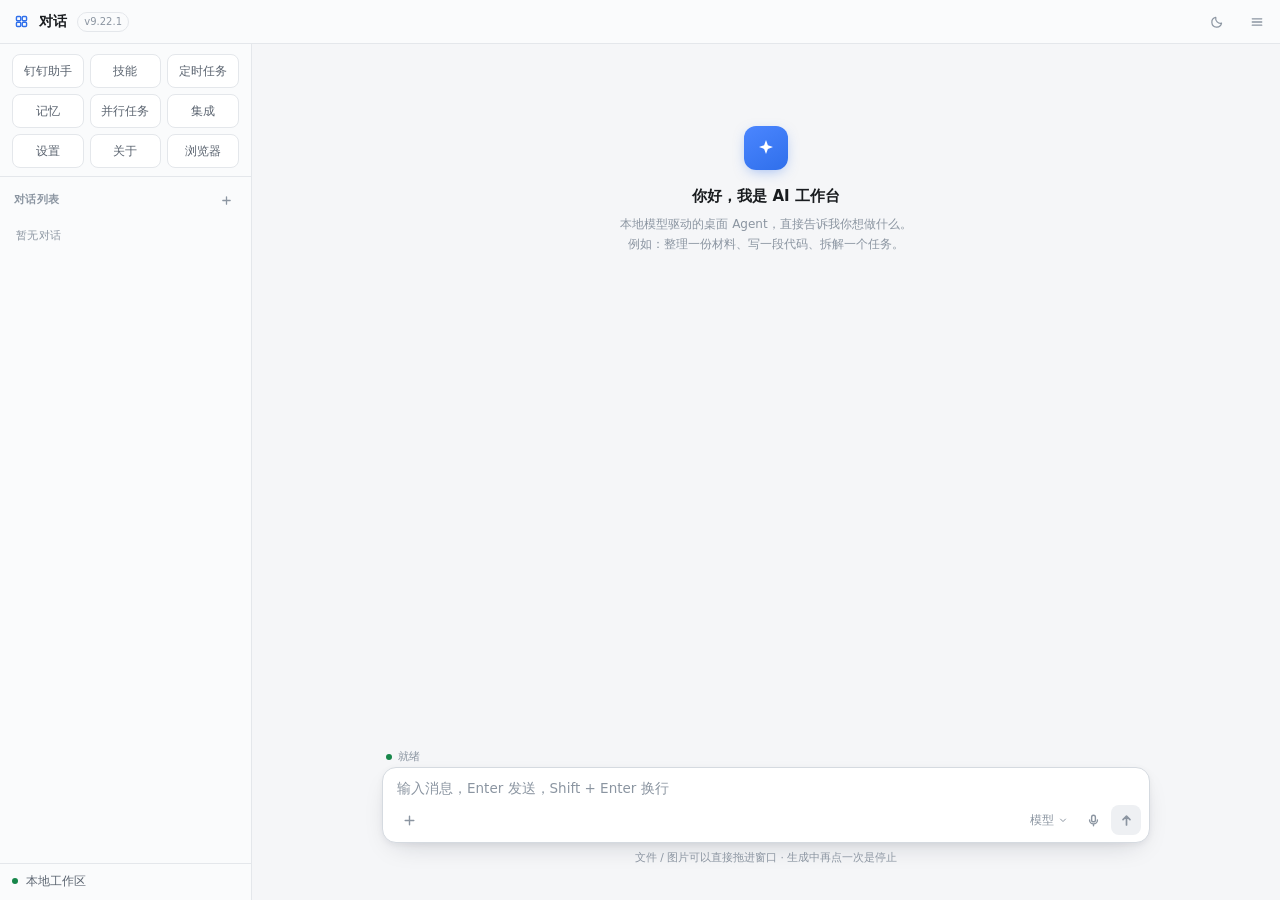
==== commit 33e1ae64: "v9.22.1: 过程消息语义分组(流式逐条→收尾合并/可多组/折叠只留结论/加粗真渲染) + 代码块回到原文位置(不再全堆最底下,流式中也生效) + DeepSeek思考链与正文分离 + DeepS" ====
--- a/app/webui/index.html
+++ b/app/webui/index.html
@@ -31,7 +31,7 @@
       </svg>
     </span>
     <span class="brand-name">对话</span>
-    <span class="brand-ver" id="verLabel">v9.22.0</span>
+    <span class="brand-ver" id="verLabel">v9.22.1</span>
     <span class="tb-spacer"></span>
     <button class="win-btn" id="themeBtn" title="切换深色 / 浅色">
       <svg class="ico-moon" width="14" height="14" viewBox="0 0 16 16" fill="none" stroke="currentColor" stroke-width="1.4" stroke-linecap="round" stroke-linejoin="round">
--- a/app/webui/css/chat.css
+++ b/app/webui/css/chat.css
@@ -257,6 +257,68 @@
 }
 .steps b{display:block;color:var(--text);font-weight:600;font-size:12px;}
 
+/* —— 过程消息语义分组（v9.22.1） —— */
+/* 组容器：无边框 / 无背景 / 无圆角，只保留可折叠的标题与步骤 */
+.think-card.mode-process{overflow:visible;}
+/* 过程组的展开/收起用 display 切换：grid-template-rows 的 0fr→1fr 在这版
+   WebEngine 里对「auto 高度 + overflow:hidden 子项」会解析成 0，步骤打不开。
+   组的展开不做高度动画（收束动画只发生在收尾合并那一刻），所以这里直接切换。 */
+.think-card.mode-process .think-body{display:none;}
+.think-card.mode-process.open .think-body{display:block;}
+/* 折叠态小结论：单行、可点开、超长省略号。展开时由 .open 隐藏 */
+.proc-summary{
+  display:block;
+  width:100%;
+  margin:0;
+  padding:0 6px 0 0;
+  border:none;background:none;
+  font-family:inherit;
+  font-size:12px;line-height:1.55;color:var(--text-2);
+  text-align:left;
+  white-space:nowrap;overflow:hidden;text-overflow:ellipsis;
+  cursor:pointer;
+}
+.proc-summary:hover{color:var(--text);}
+.proc-summary[hidden]{display:none;}
+.think-card.open .proc-summary{display:none;}
+/* 展开后的步骤列表：左侧一条 2px 细竖线，条目间距 4px，全部直接可见（不再单独折叠） */
+.proc-steps{
+  margin:0;padding:2px 0 2px 8px;
+  border-left:2px solid var(--border);
+  display:flex;flex-direction:column;gap:4px;
+}
+.proc-step{min-height:16px;}
+/* think 段落：沿用 .live-p 的段距口径（margin:0 0 10px），最后一段不留底距 */
+.proc-think{font-size:12px;color:var(--text-2);line-height:1.65;}
+.proc-think p{margin:0 0 10px;}
+.proc-think p:last-child{margin-bottom:0;}
+.proc-think ul,.proc-think ol{margin:0 0 10px;padding-left:18px;}
+.proc-think pre{margin:0 0 10px;}
+/* 工具步骤行：16px、无背景胶囊、不单独折叠（结果挂 title 悬停） */
+.proc-tool{
+  display:inline-flex;align-items:center;gap:4px;
+  max-width:100%;height:16px;
+  font-size:11px;color:var(--text-2);
+}
+.proc-tool .pt-name{font-weight:600;color:var(--text);flex:0 0 auto;}
+.proc-tool .pt-arg{
+  color:var(--text-3);
+  max-width:340px;overflow:hidden;text-overflow:ellipsis;white-space:nowrap;
+}
+
+/* 收束动画：收尾时过程消息淡出 + 高度收拢（尊重「减少动态效果」） */
+.proc-collapse{
+  transition:opacity .24s ease, transform .24s ease, max-height .24s ease, margin .24s ease;
+  overflow:hidden;max-height:640px;
+}
+.proc-collapse-run{
+  opacity:0;transform:translateY(-4px);
+  max-height:0 !important;margin:0 !important;padding:0 !important;
+}
+@media (prefers-reduced-motion: reduce){
+  .proc-collapse{transition:none;}
+}
+
 /* —— 工具：无框无底色，细一行 —— */
 .tool{display:flex;flex-direction:column;gap:0;align-items:flex-start;}
 .tool-pill{
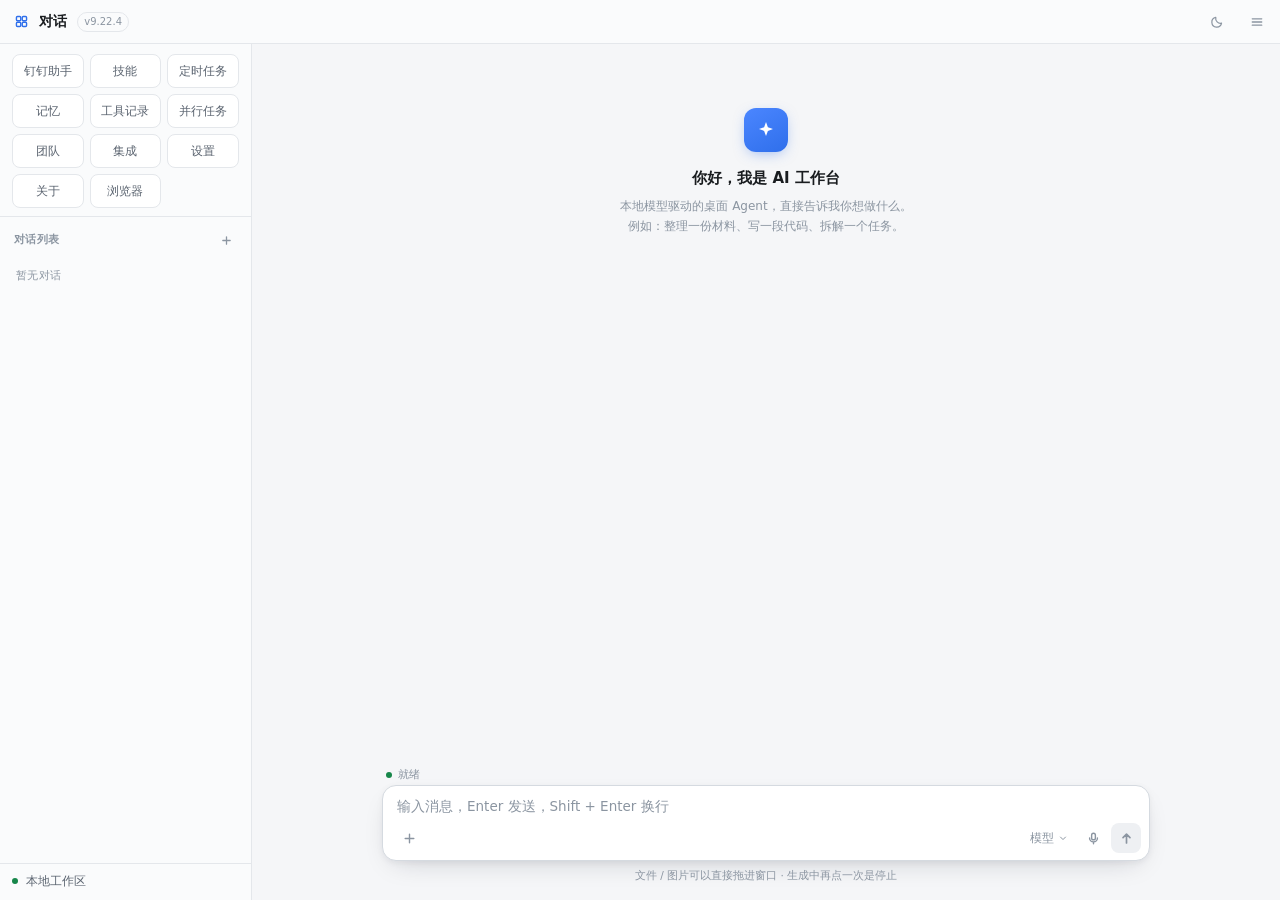
==== commit c1a75303: "v9.22.4: 全量回归修复（钉钉CLI安装/登录可视化+可取消、_find_node版本写死、会话下拉、样式表解析、响应式）" ====
--- a/app/webui/index.html
+++ b/app/webui/index.html
@@ -31,7 +31,12 @@
       </svg>
     </span>
     <span class="brand-name">对话</span>
-    <span class="brand-ver" id="verLabel">v9.22.1</span>
+    <span class="brand-ver" id="verLabel">v9.22.4</span>
+    <button class="win-btn" id="backToChat" title="返回对话" hidden>
+      <svg width="14" height="14" viewBox="0 0 16 16" fill="none" stroke="currentColor" stroke-width="1.6" stroke-linecap="round" stroke-linejoin="round">
+        <path d="M12.6 8H3.6M7.2 4.4 3.6 8l3.6 3.6"/>
+      </svg>
+    </button>
     <span class="tb-spacer"></span>
     <button class="win-btn" id="themeBtn" title="切换深色 / 浅色">
       <svg class="ico-moon" width="14" height="14" viewBox="0 0 16 16" fill="none" stroke="currentColor" stroke-width="1.4" stroke-linecap="round" stroke-linejoin="round">
--- a/app/webui/css/chat.css
+++ b/app/webui/css/chat.css
@@ -40,16 +40,23 @@
 
 /* —— 骨架：侧栏 + 主区 —— */
 .shell{flex:1;min-height:0;display:flex;}
+/* 侧栏固定宽度：必须显式给 min-width:0 + max-width，
+   否则 flex item 的默认 min-width:auto 会让超长会话标题把侧栏顶到 500px+，
+   主区被挤成 0 宽（实测：40 个中文字标题 → 侧栏 593px）。 */
 .sidebar{
   flex:0 0 252px;
+  width:252px;
+  min-width:0;
+  max-width:252px;
   min-height:0;
+  overflow:hidden;
   display:flex;
   flex-direction:column;
   background:var(--sidebar);
   border-right:1px solid var(--border);
   transition:margin-left .18s ease, flex-basis .18s ease;
 }
-.sidebar.is-hidden{margin-left:-253px;flex-basis:0;border-right:none;}
+.sidebar.is-hidden{margin-left:-252px;flex-basis:0;max-width:0;border-right:none;}
 
 .side-head{
   display:flex;align-items:center;
@@ -64,13 +71,13 @@
 }
 .side-add:hover{background:var(--surface-2);color:var(--text);}
 
-.conv-list{flex:1;min-height:0;overflow-y:auto;padding:0 8px 8px;}
+.conv-list{flex:1;min-height:0;overflow-y:auto;overflow-x:hidden;padding:0 8px 8px;}
 .conv-group{
   padding:8px 8px 4px;
   font-size:10.5px;color:var(--text-3);letter-spacing:.03em;
 }
 .conv{
-  width:100%;display:block;text-align:left;
+  width:100%;display:flex;align-items:center;gap:6px;text-align:left;
   padding:7px 9px;border-radius:8px;
   border:1px solid transparent;
   margin-bottom:1px;
@@ -81,6 +88,7 @@
   border-color:var(--border);
   box-shadow:var(--shadow-1);
 }
+.conv-main{flex:1 1 auto;min-width:0;}
 .conv-title{
   display:block;font-size:12.5px;color:var(--text);
   white-space:nowrap;overflow:hidden;text-overflow:ellipsis;
@@ -90,6 +98,26 @@
   display:block;margin-top:1px;
   font-size:11px;color:var(--text-3);
   white-space:nowrap;overflow:hidden;text-overflow:ellipsis;
+}
+/* 会话行的「导出 / 删除」：26px 命中区（22px 在高 DPI 下太难点），
+   默认 opacity .55 常显（纯 hover 显隐在触屏/触控板设备上根本点不到），
+   悬停或键盘聚焦时高亮到 1。 */
+.conv-del,
+.conv-export{
+  flex:0 0 auto;display:inline-flex;align-items:center;justify-content:center;
+  width:26px;height:26px;border:none;border-radius:6px;background:transparent;
+  color:var(--text-3);cursor:pointer;opacity:.55;
+  transition:opacity .12s ease, color .12s ease, background .12s ease;
+}
+.conv:hover .conv-del,
+.conv:hover .conv-export,
+.conv-del:focus-visible,
+.conv-export:focus-visible{opacity:1;}
+.conv-del:hover{color:var(--danger);background:var(--surface-2);}
+.conv-export:hover{color:var(--accent, #2f7cf6);background:var(--surface-2);}
+/* 无 hover 能力的设备：始终全显 */
+@media (hover:none){
+  .conv-del,.conv-export{opacity:1;}
 }
 
 .side-foot{
@@ -195,7 +223,8 @@
   margin:0 0 10px;padding:2px 12px;
   border-left:2px solid var(--border-strong);color:var(--text-2);
 }
-.md table{border-collapse:collapse;margin:0 0 10px;width:100%;font-size:12px;}
+/* 表格：窄屏时横向滚动，而不是把整页宽度撑破（宽表曾导致主体横向滚动条） */
+.md table{display:block;width:100%;overflow-x:auto;border-collapse:collapse;margin:0 0 10px;font-size:12px;}
 .md th,.md td{border:1px solid var(--border);padding:5px 9px;text-align:left;}
 .md th{background:var(--surface-2);font-weight:600;}
 .md a{color:var(--accent);text-decoration:none;}
@@ -303,7 +332,7 @@
 .proc-tool .pt-name{font-weight:600;color:var(--text);flex:0 0 auto;}
 .proc-tool .pt-arg{
   color:var(--text-3);
-  max-width:340px;overflow:hidden;text-overflow:ellipsis;white-space:nowrap;
+  max-width:min(340px, 46vw);overflow:hidden;text-overflow:ellipsis;white-space:nowrap;
 }
 
 /* 收束动画：收尾时过程消息淡出 + 高度收拢（尊重「减少动态效果」） */
@@ -337,7 +366,8 @@
 .tool-name{font-weight:600;color:var(--text);}
 .tool-arg{
   color:var(--text-3);
-  max-width:340px;overflow:hidden;text-overflow:ellipsis;white-space:nowrap;
+  max-width:min(340px, 52vw);
+  overflow:hidden;text-overflow:ellipsis;white-space:nowrap;
 }
 .tool-ok{color:var(--ok);display:grid;place-items:center;}
 .tool-dur{color:var(--text-3);font-variant-numeric:tabular-nums;}
@@ -366,10 +396,14 @@
 .att-chip{
   display:inline-flex;align-items:center;gap:6px;
   height:24px;padding:0 8px;
+  max-width:min(220px, 60vw);   /* 长文件名不再把输入卡片顶出屏 */
   background:var(--surface);
   border:1px solid var(--border);
   border-radius:7px;
   font-size:11.5px;color:var(--text-2);
+}
+.att-chip .att-name{
+  min-width:0;overflow:hidden;text-overflow:ellipsis;white-space:nowrap;
 }
 .att-chip .file-ico{color:var(--accent);display:grid;place-items:center;}
 .att-chip .rm{
@@ -390,6 +424,9 @@
   padding:3px 7px;border-radius:6px;
 }
 .act:hover{background:var(--surface-2);color:var(--text);}
+/* 朗读（TTS）按钮：与复制按钮共用 .act 基线样式，朗读进行中高亮 */
+.act[data-act="read"]{color:var(--text-3);}
+.act[data-act="read"].is-active{background:var(--accent);color:#fff;}
 .msg-actions .spacer{flex:1;}
 .msg-meta{font-size:10.5px;color:var(--text-3);font-variant-numeric:tabular-nums;}
 
@@ -455,6 +492,7 @@
 #input::placeholder{color:var(--text-3);}
 .composer-bar{display:flex;align-items:center;gap:4px;height:30px;margin-top:2px;}
 .ibtn{
+  flex:0 0 28px;
   width:28px;height:28px;border-radius:7px;
   display:grid;place-items:center;color:var(--text-3);
 }
@@ -466,11 +504,17 @@
 .model-pill{
   display:inline-flex;align-items:center;gap:4px;
   height:24px;padding:0 7px;border-radius:6px;
+  min-width:0;max-width:min(220px, 34vw);
   font-size:11.5px;color:var(--text-3);
 }
+.model-pill > span{
+  min-width:0;overflow:hidden;text-overflow:ellipsis;white-space:nowrap;
+}
+.model-pill > svg{flex:0 0 auto;}
 .model-pill:hover{background:var(--surface-2);color:var(--text-2);}
 .model-menu{
   position:absolute;bottom:32px;left:0;min-width:180px;
+  max-width:min(280px, calc(100vw - 32px));
   padding:4px;
   background:var(--surface);
   border:1px solid var(--border);
@@ -491,6 +535,7 @@
 
 /* —— 发送 —— */
 .send{
+  flex:0 0 30px;
   width:30px;height:30px;border-radius:8px;
   display:grid;place-items:center;
   background:var(--accent);color:#fff;
@@ -529,8 +574,37 @@
 body.is-embedded .titlebar{display:none;}
 body.is-embedded .sidebar{display:none;}
 
+/* —— 对话页不使用通用 .page 的内边距：thread / composer 各自控边 ——
+ * 之前 #page-chat 同时命中 .page{padding:18px 22px;gap:14px}，
+ * 输入卡片被额外内缩，且与 thread 的 28px 侧边对不齐。 */
+#page-chat{padding:0;gap:0;overflow:hidden;}
+
+/* ============ 响应式 ============ */
+/* 1100px：侧栏收窄。必须同步改 is-hidden 的负 margin，否则收起后残留一条空白 */
 @media (max-width:1100px){
-  .sidebar{flex-basis:214px;}
+  .sidebar{flex-basis:212px;width:212px;max-width:212px;}
+  .sidebar.is-hidden{margin-left:-212px;max-width:0;}
   .thread{padding:18px 18px 10px;}
   .composer-wrap{padding:4px 16px 14px;}
 }
+
+/* 900px：进一步压边距，标题条让出空间 */
+@media (max-width:900px){
+  .thread{padding:14px 14px 8px;}
+  .composer-wrap{padding:2px 12px 12px;}
+  .titlebar{padding:0 6px 0 10px;gap:6px;}
+  .brand-ver{display:none;}
+  .bubble{max-width:88%;}
+  .model-pill{max-width:min(180px, 30vw);}
+}
+
+/* 640px：只保留品牌名与核心图标，按钮不再互相挤压 */
+@media (max-width:640px){
+  .brand-name{font-size:13px;}
+  .win-btn{width:26px;height:26px;}
+  .thread{padding:12px 10px 8px;gap:8px;}
+  .composer-wrap{padding:2px 8px 10px;}
+  .composer{padding:6px 6px 6px 9px;}
+  .model-pill{max-width:min(140px, 26vw);}
+  .composer-hint{display:none;}
+}
--- a/app/webui/css/pages.css
+++ b/app/webui/css/pages.css
@@ -49,13 +49,17 @@
   align-items:center;
   gap:10px;
   flex:0 0 auto;
+  flex-wrap:wrap;          /* v9.22.4：窄屏不再把按钮挤出、把 h2 挤成竖排 */
 }
 .page-head h2{
   font-size:16px;
   font-weight:650;
   margin:0;
   color:var(--text);
+  flex:0 0 auto;
+  white-space:nowrap;
 }
+.page-head .btn{flex:0 0 auto;}
 .page-head .spacer{flex:1;}
 .page-hint{font-size:12px;color:var(--text-3);flex:0 0 auto;}
 
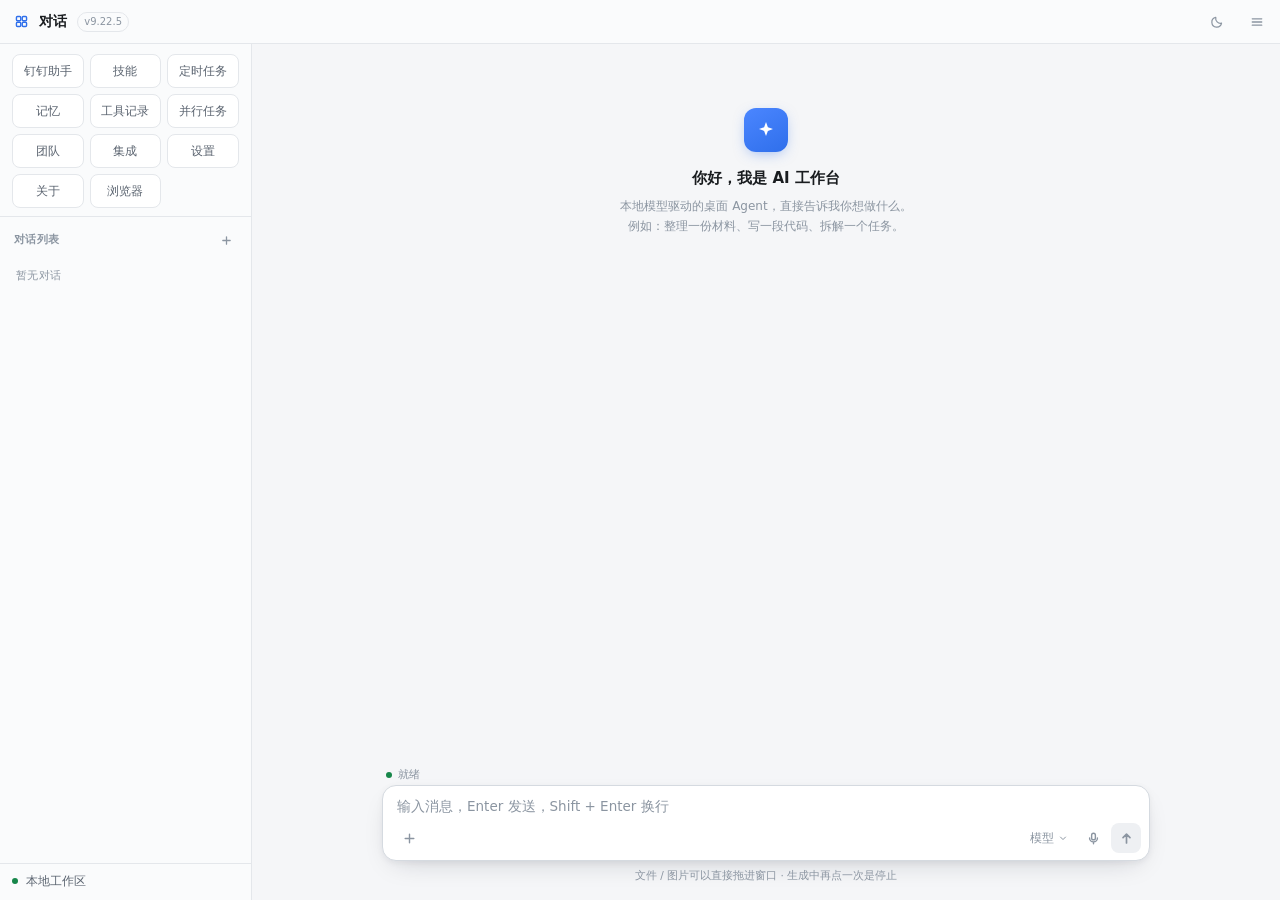
==== commit a248efda: "v9.22.5: 钉钉页致命根因修复（bridge.start 缺失）+ 打标签重做（80 条样本/昵称/群在上/防幻觉）+ 定时任务页按钮事件修复 + 设置页工作区路径" ====
--- a/app/webui/index.html
+++ b/app/webui/index.html
@@ -31,7 +31,7 @@
       </svg>
     </span>
     <span class="brand-name">对话</span>
-    <span class="brand-ver" id="verLabel">v9.22.4</span>
+    <span class="brand-ver" id="verLabel">v9.22.5</span>
     <button class="win-btn" id="backToChat" title="返回对话" hidden>
       <svg width="14" height="14" viewBox="0 0 16 16" fill="none" stroke="currentColor" stroke-width="1.6" stroke-linecap="round" stroke-linejoin="round">
         <path d="M12.6 8H3.6M7.2 4.4 3.6 8l3.6 3.6"/>
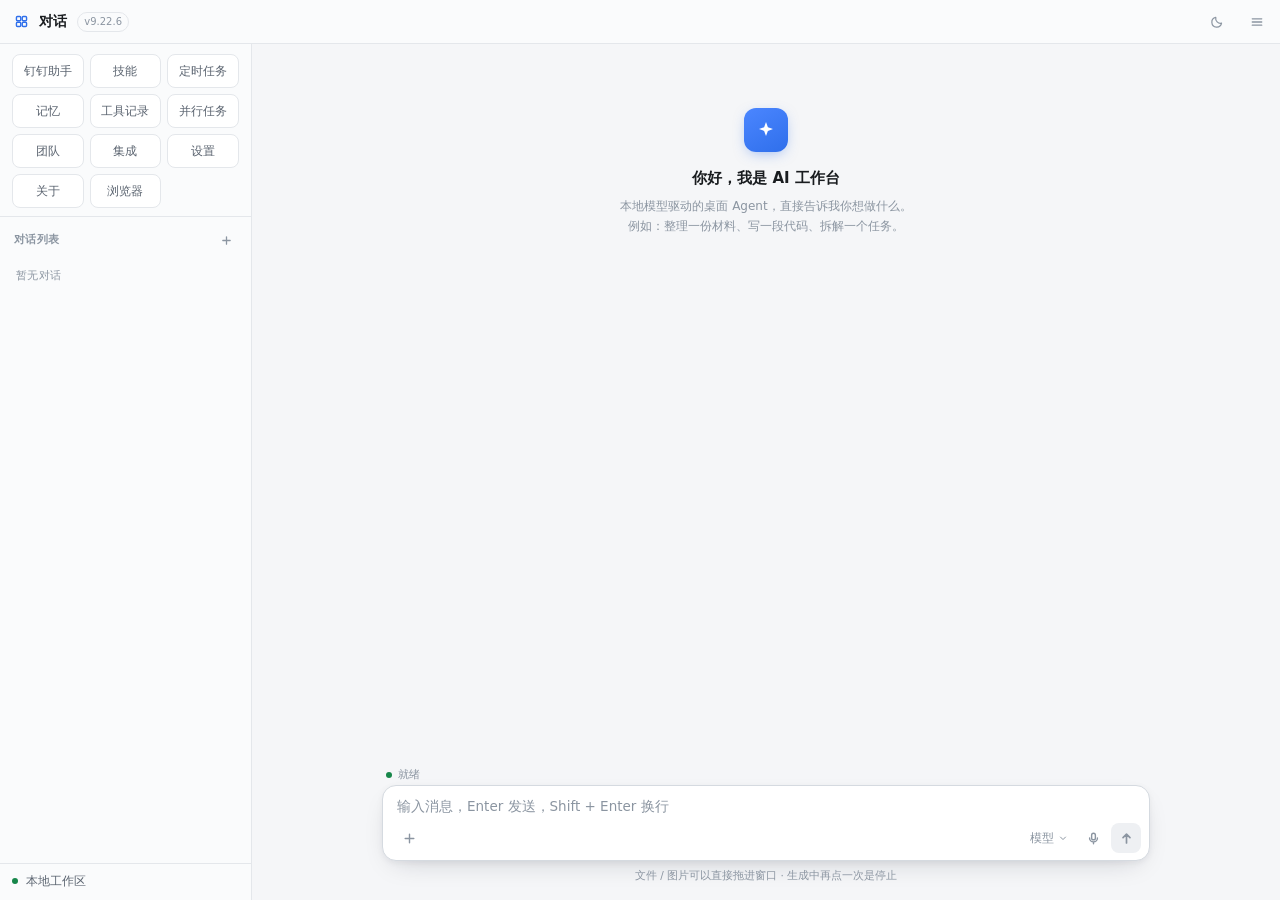
==== commit 5f307908: "v9.22.6: 更新弹窗+全局进度条；增量包更新 236MB→15.1MB；下载多镜像测速+8段并发" ====
--- a/app/webui/index.html
+++ b/app/webui/index.html
@@ -31,7 +31,7 @@
       </svg>
     </span>
     <span class="brand-name">对话</span>
-    <span class="brand-ver" id="verLabel">v9.22.5</span>
+    <span class="brand-ver" id="verLabel">v9.22.6</span>
     <button class="win-btn" id="backToChat" title="返回对话" hidden>
       <svg width="14" height="14" viewBox="0 0 16 16" fill="none" stroke="currentColor" stroke-width="1.6" stroke-linecap="round" stroke-linejoin="round">
         <path d="M12.6 8H3.6M7.2 4.4 3.6 8l3.6 3.6"/>
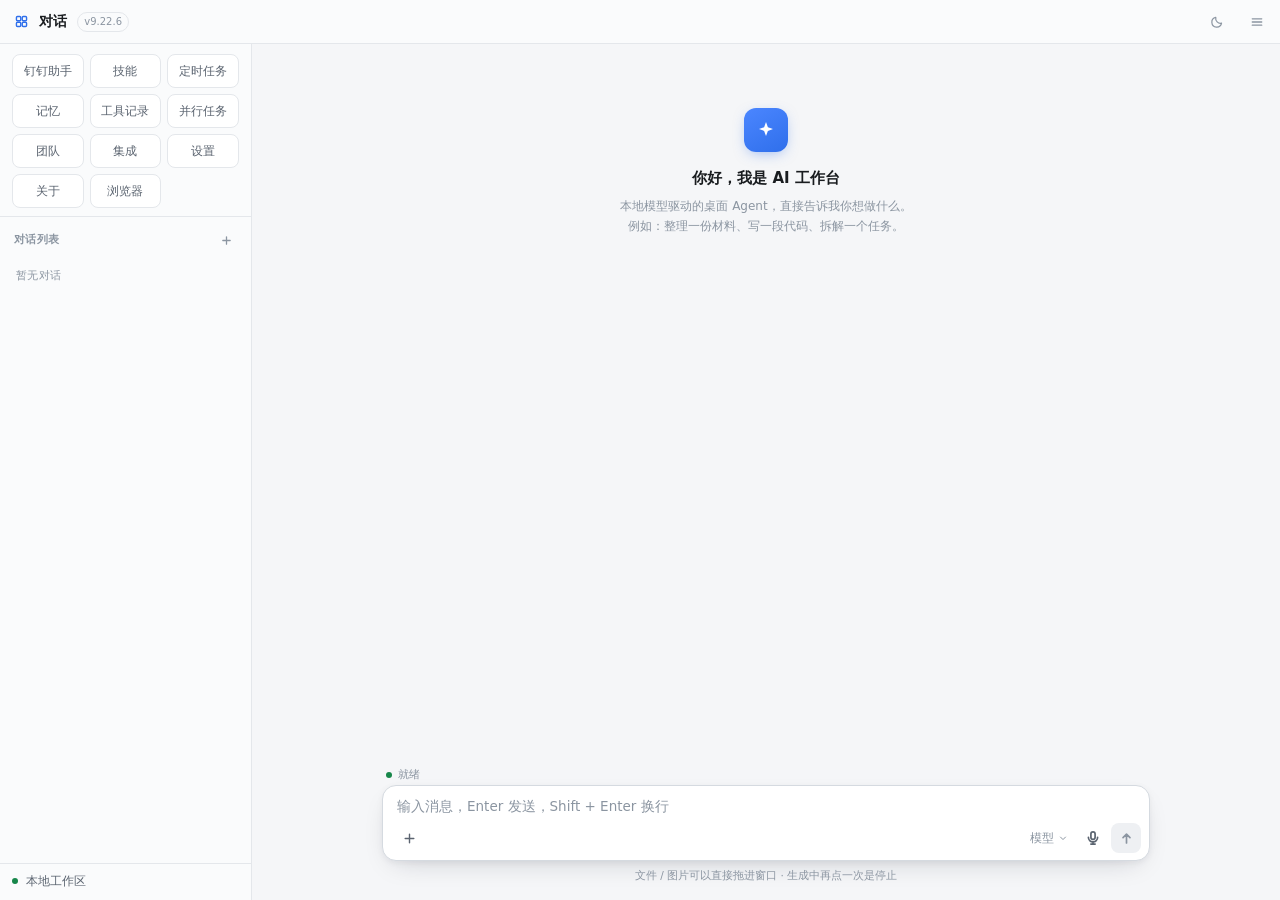
==== commit 2d6ddfdf: "v9.22.8: 群聊只回@我 + 语音边说边出字 + 半截回复落盘 + 思考内联 + PPT模板层" ====
--- a/app/webui/index.html
+++ b/app/webui/index.html
@@ -118,9 +118,17 @@
                   </button>
                   <div class="model-menu" id="modelMenu" hidden></div>
                 </div>
-                <button class="ibtn" id="micBtn" title="语音输入">
-                  <svg width="15" height="15" viewBox="0 0 16 16" fill="none" stroke="currentColor" stroke-width="1.5" stroke-linecap="round" stroke-linejoin="round">
-                    <rect x="6" y="2.4" width="4" height="7" rx="2"/><path d="M3.8 7.4a4.2 4.2 0 0 0 8.4 0M8 11.6v2"/>
+                <!-- ★ v9.22.8：语音按钮。用户反馈「好像没有了」——
+                     实测按钮一直在 DOM 里，但 15px 线框 + var(--text-3) 浅灰 +
+                     紧贴模型胶囊，视觉上等于消失。这里换成更实心的麦克风
+                     （单独包裹 + 底座），并配 .ibtn{color:var(--text-2)}；
+                     录音中由 .is-rec 变红并呼吸闪动（见 chat.css）。 -->
+                <button class="ibtn ibtn-mic" id="micBtn" type="button"
+                        title="语音输入：点一下开始说话，再点一下结束"
+                        aria-label="语音输入" aria-pressed="false">
+                  <svg width="16" height="16" viewBox="0 0 16 16" fill="none" stroke="currentColor" stroke-width="1.7" stroke-linecap="round" stroke-linejoin="round">
+                    <rect x="5.9" y="1.9" width="4.2" height="7.4" rx="2.1"/>
+                    <path d="M3.4 7.3a4.6 4.6 0 0 0 9.2 0M8 11.9v2.2M5.9 14.1h4.2"/>
                   </svg>
                 </button>
                 <button class="send" id="sendBtn" title="发送" disabled>
--- a/app/webui/css/chat.css
+++ b/app/webui/css/chat.css
@@ -234,6 +234,48 @@
 .think-card{
   overflow:visible;
 }
+
+/* —— ★ v9.22.8 内联思考：思考收在**同一条助手消息内部** ——
+ * 用户：「深度思考现在独立成了一个对话块，WorkBuddy 里不是这样 —— 思考应该收在
+ *       同一条助手消息内部，以一行很轻的灰字（如「已思考 12 秒」）形式出现，
+ *       点开才展开正文」。
+ * 所以 .mode-inline 的卡片：头行 = 12px 浅灰一行（无图标、不加粗），
+ * 正文 = 浅灰底 + 左侧竖线 + 比正文更小的字号；不再有任何外边框 / 独立气泡。
+ */
+.think-slot{
+  display:flex;flex-direction:column;gap:2px;
+  margin-bottom:1px;
+}
+.think-slot[hidden]{display:none;}
+.think-card.mode-inline{overflow:visible;}
+.think-card.mode-inline .think-head{
+  height:20px;
+  gap:3px;
+  padding:0 4px 0 0;
+  color:var(--text-3);
+  font-size:11.5px;
+}
+.think-card.mode-inline .think-head:hover{color:var(--text-2);}
+.think-card.mode-inline .think-title{font-weight:400;color:inherit;}
+.think-card.mode-inline .think-meta{font-size:11px;color:var(--text-3);}
+.think-card.mode-inline .chev{width:12px;height:12px;color:var(--text-3);}
+.think-card.mode-inline .think-stream{
+  margin:1px 0 5px;
+  padding:6px 10px;
+  border-left:2px solid var(--border);
+  border-radius:0 6px 6px 0;
+  background:var(--surface-2);
+  font-size:11.8px;line-height:1.72;color:var(--text-2);
+  white-space:pre-wrap;word-break:break-word;
+}
+.think-card.mode-inline .think-stream p{margin:0 0 8px;}
+.think-card.mode-inline .think-stream p:last-child{margin-bottom:0;}
+.think-card.mode-inline .think-stream ul,
+.think-card.mode-inline .think-stream ol{margin:0 0 8px;padding-left:18px;}
+.think-card.mode-inline .think-stream pre{
+  margin:6px 0;padding:8px 10px;font-size:11px;
+  background:var(--code-bg);border:1px solid var(--border);border-radius:6px;
+}
 /* 头行宽度自适应：chev 紧跟标题文字，和「工具」行对齐在文字尾部。
    fit-content 让按钮收缩到文字宽度（仍是 block 级 flex，不会产生 inline 行高余量），
    padding-right 让点击热区比文字略宽一点。 */
@@ -490,17 +532,38 @@
   color:var(--text);
 }
 #input::placeholder{color:var(--text-3);}
-.composer-bar{display:flex;align-items:center;gap:4px;height:30px;margin-top:2px;}
+/* ★ v9.22.8：overflow:hidden 防止窄窗口下模型胶囊把麦克风/发送挤出可视区 */
+.composer-bar{display:flex;align-items:center;gap:4px;height:30px;margin-top:2px;overflow:hidden;}
+/* 输入栏图标默认用 --text-2（原来的 --text-3 太淡，浅色主题下麦克风几乎看不见） */
 .ibtn{
   flex:0 0 28px;
   width:28px;height:28px;border-radius:7px;
-  display:grid;place-items:center;color:var(--text-3);
+  display:grid;place-items:center;color:var(--text-2);
 }
 .ibtn:hover{background:var(--surface-2);color:var(--text);}
 .composer-bar .spacer{flex:1;}
 
+/* —— ★ v9.22.8 麦克风：录音中变红 + 呼吸闪动，一眼能看出「正在听」 —— */
+.ibtn-mic{position:relative;}
+.ibtn-mic:hover{color:var(--accent);}
+.ibtn.is-rec{
+  color:#fff;
+  background:var(--danger);
+  animation:recBreath 1.3s ease-in-out infinite;
+}
+.ibtn.is-rec:hover{background:var(--danger);color:#fff;}
+@keyframes recBreath{
+  0%,100%{box-shadow:0 0 0 0 rgba(209,59,59,.55);}
+  55%{box-shadow:0 0 0 6px rgba(209,59,59,0);}
+}
+@media (prefers-reduced-motion: reduce){
+  .ibtn.is-rec{animation:none;box-shadow:0 0 0 2px rgba(209,59,59,.35);}
+}
+
 /* —— 模型选择 —— */
-.model-wrap{position:relative;}
+/* ★ v9.22.8：min-width:0 + flex:0 1 auto —— 窄窗口下模型胶囊先收缩，
+   麦克风与发送按钮（flex:0 0 auto）永远留在可视区里。 */
+.model-wrap{position:relative;min-width:0;flex:0 1 auto;}
 .model-pill{
   display:inline-flex;align-items:center;gap:4px;
   height:24px;padding:0 7px;border-radius:6px;
